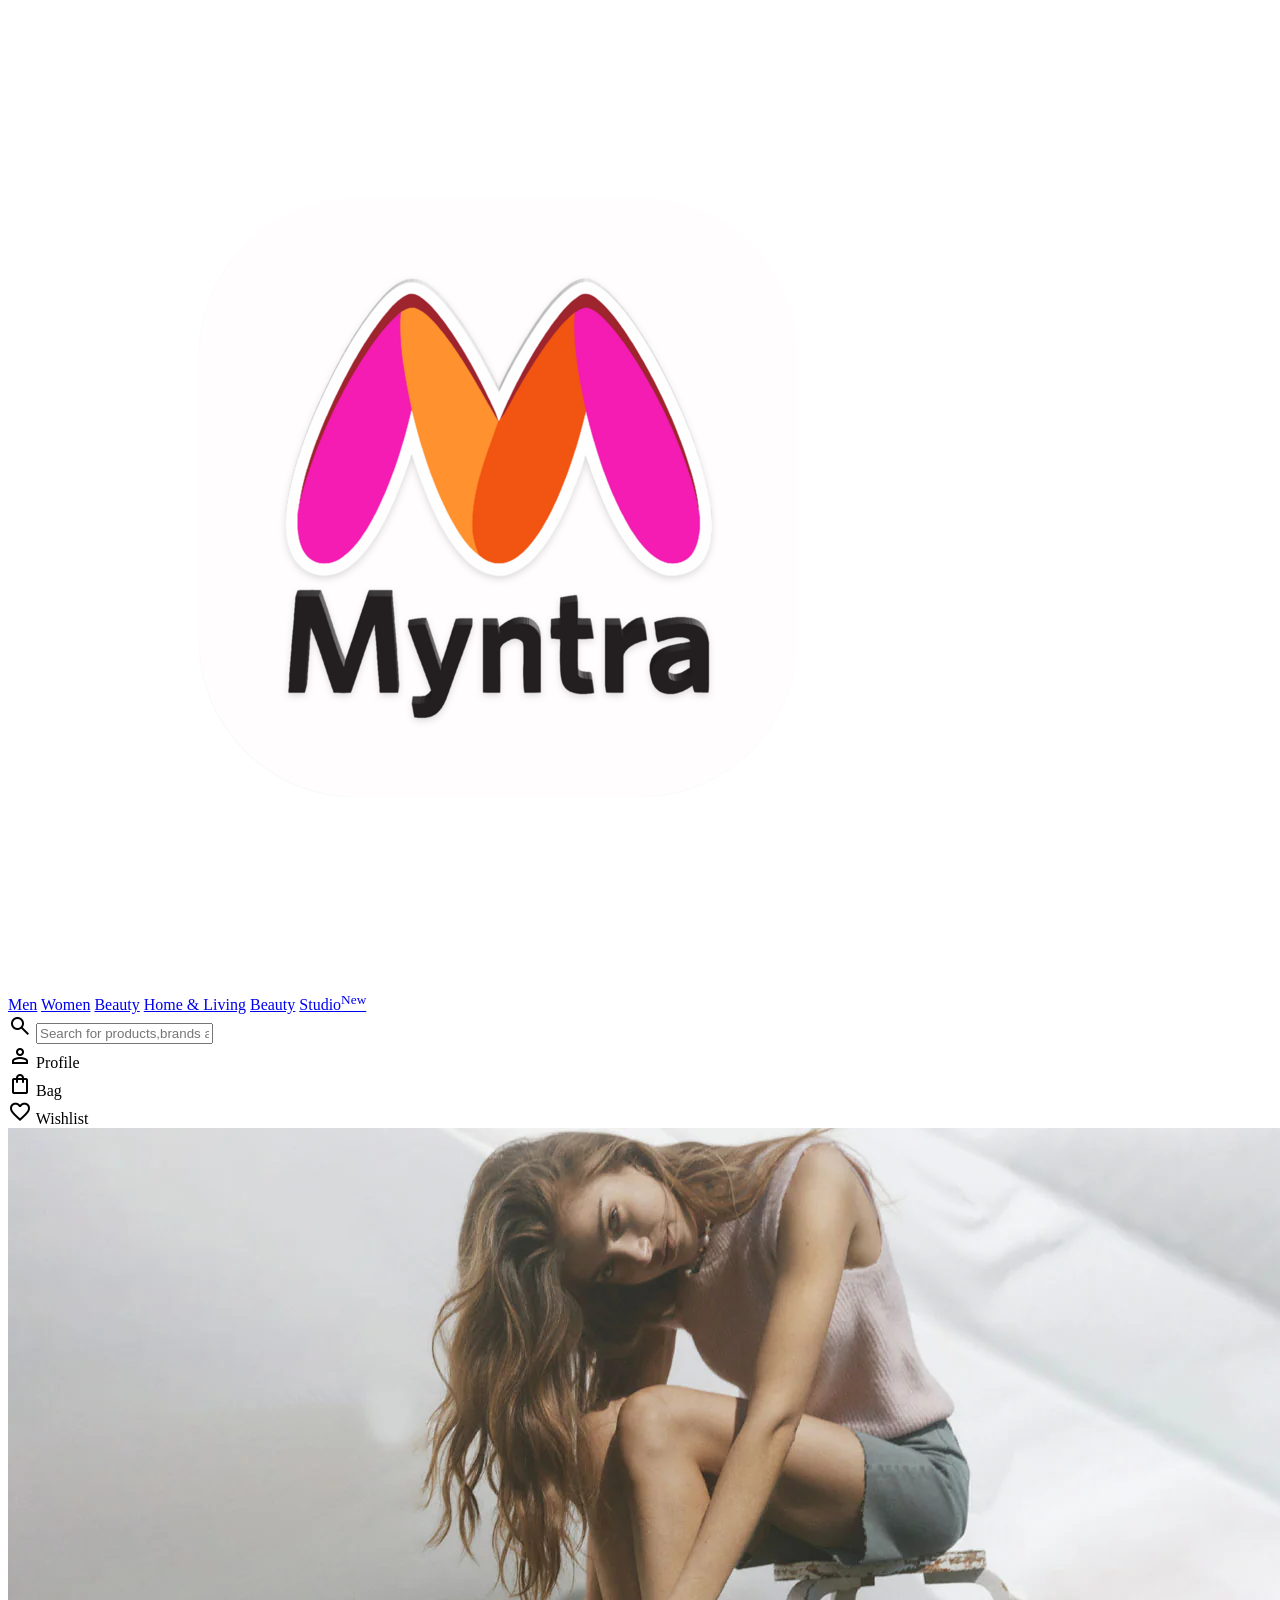
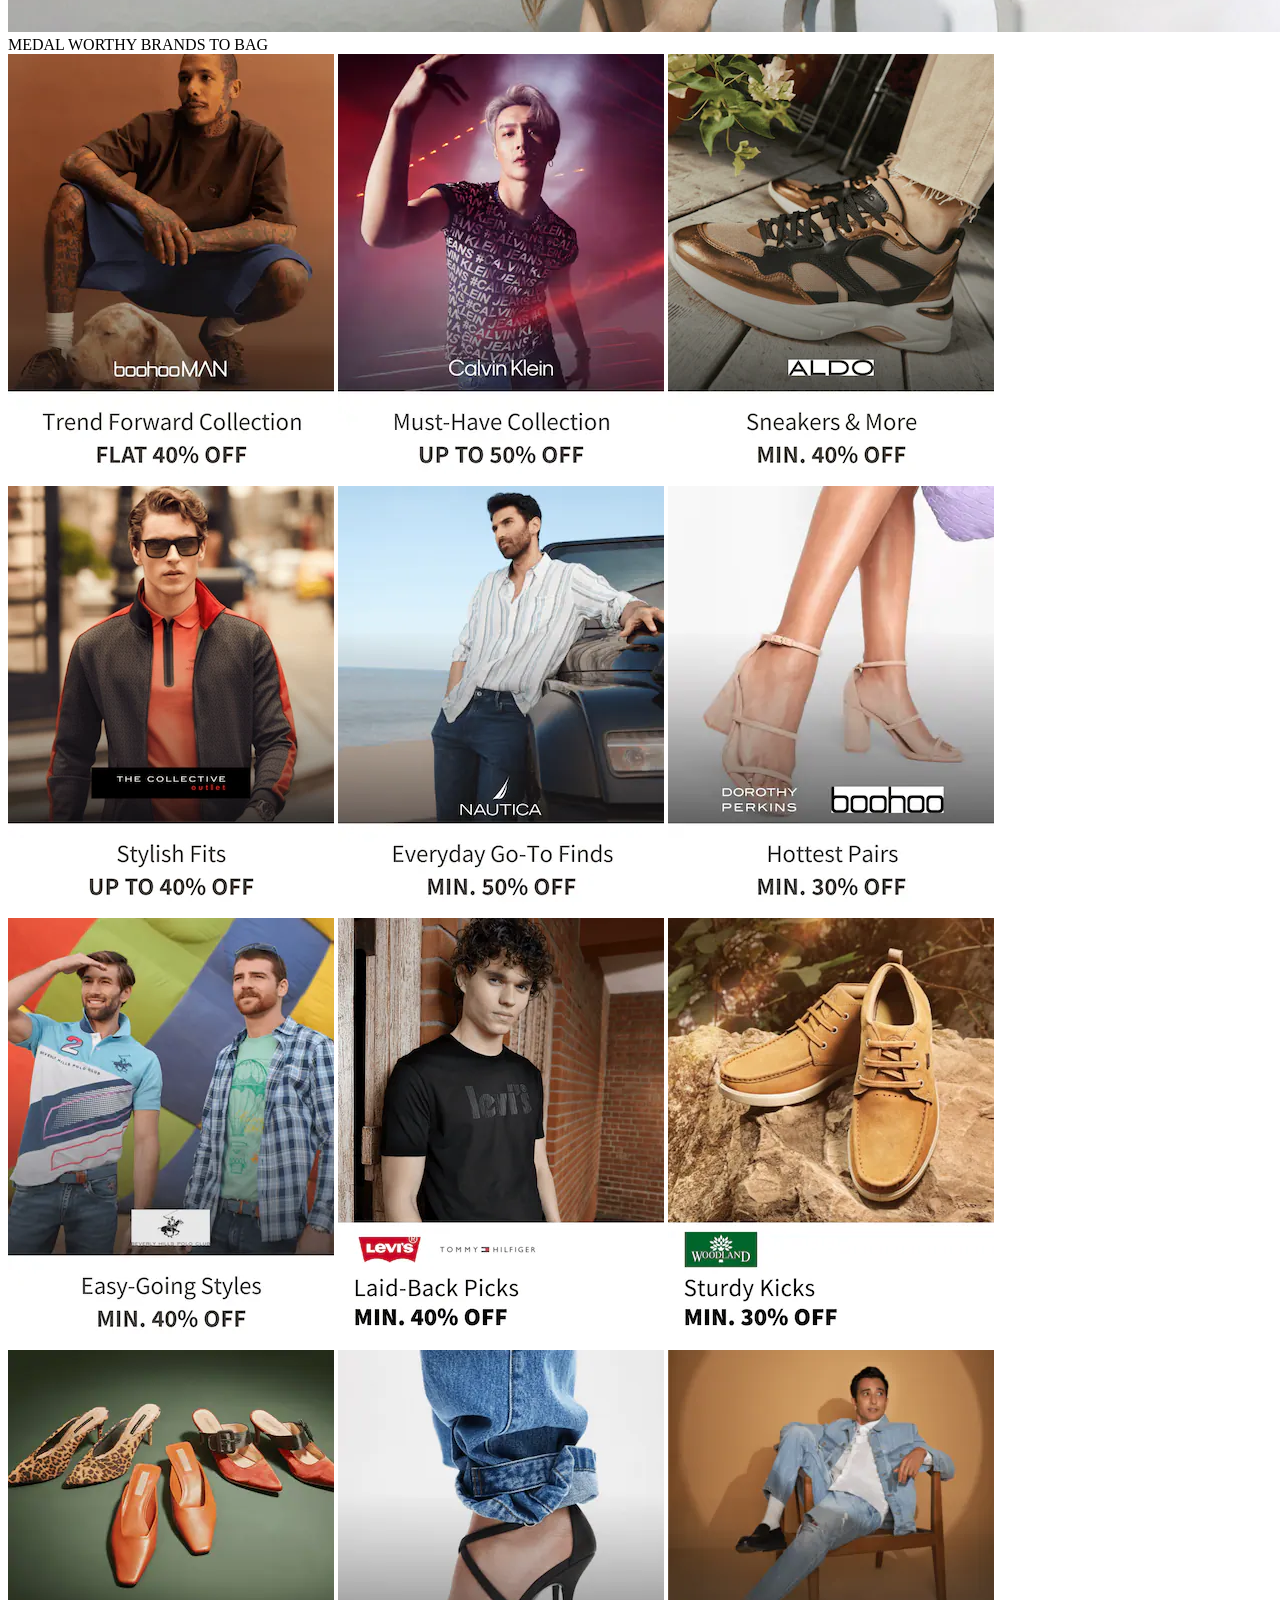
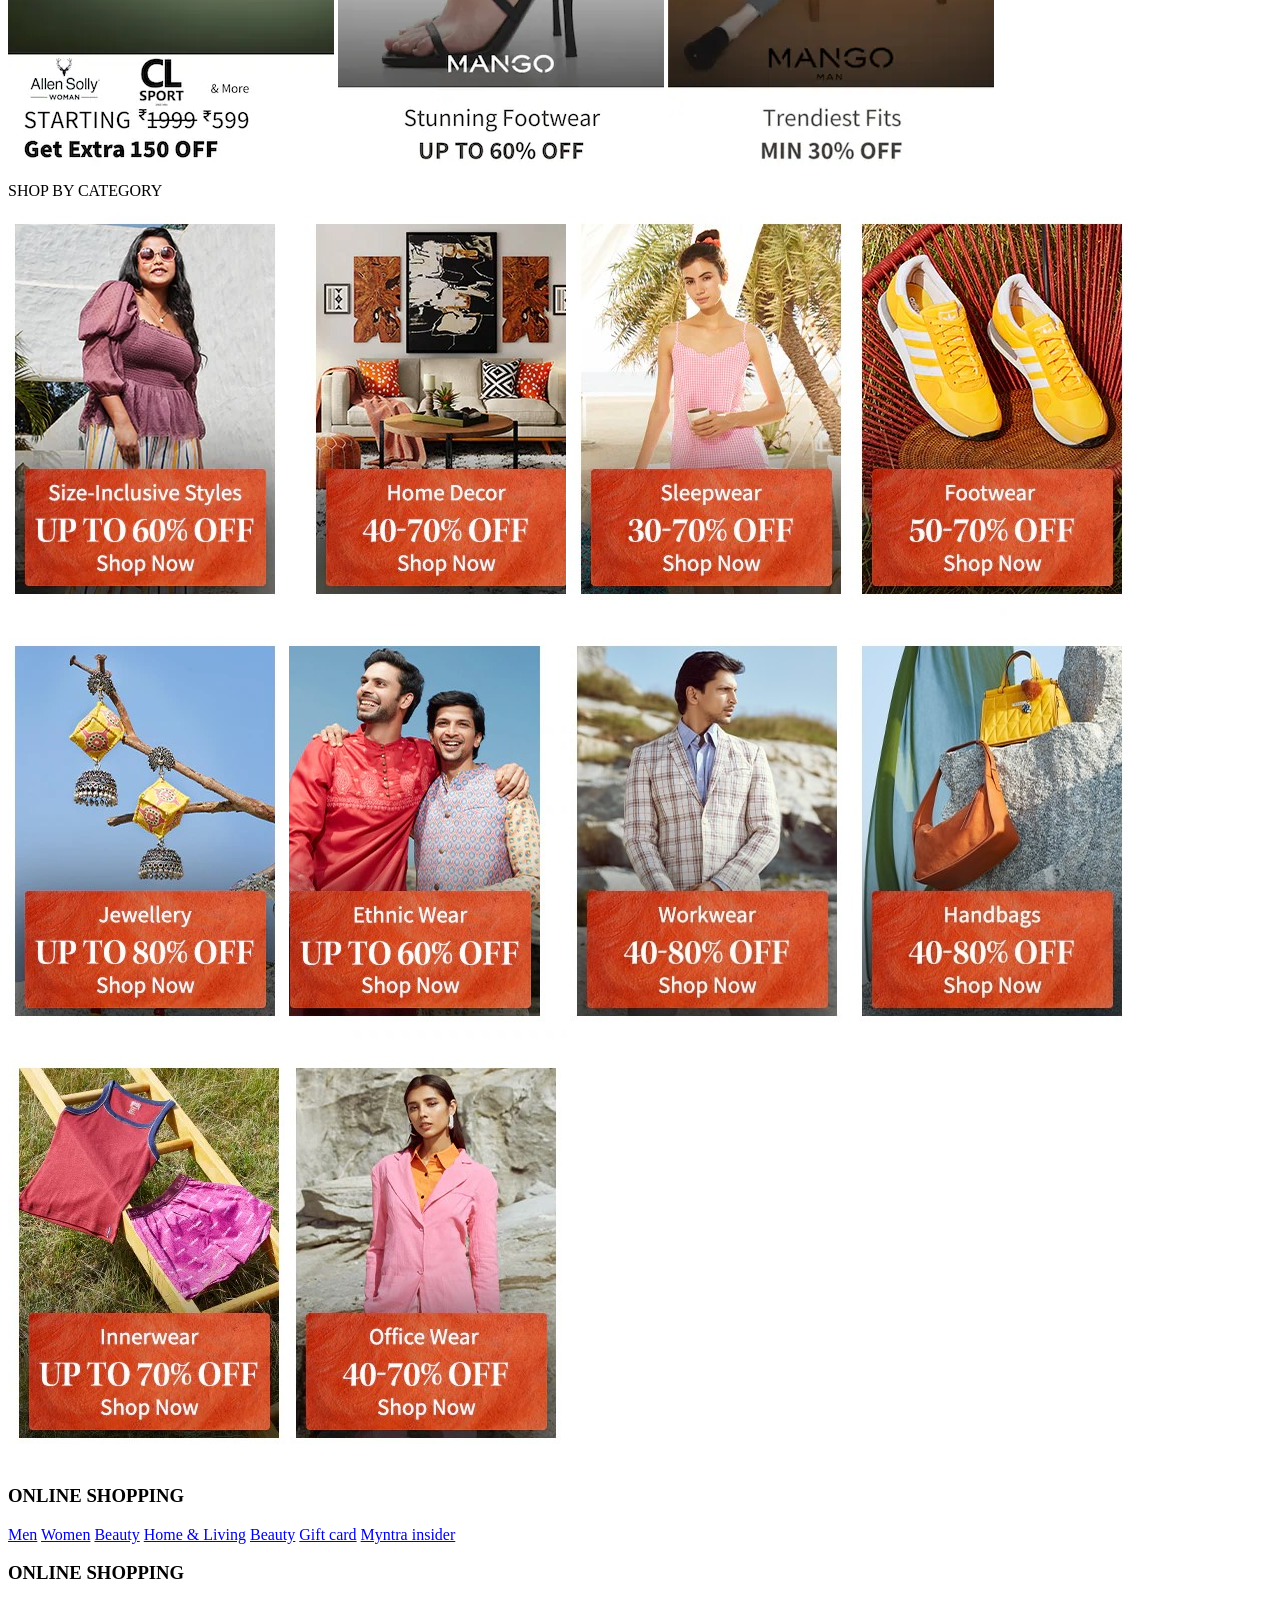
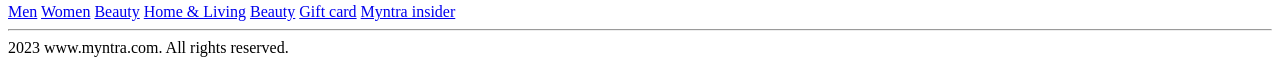
==== index.html @ 53c93f08 "Rename index.html.cpp to index.html" ====
<!DOCTYPE html>
<html lang="en">
<head>
    <meta charset="UTF-8">
    <meta name="viewport" content="width=device-width, initial-scale=1.0">
    <title>Myntra clone</title>
    <link rel="stylesheet" href="index.css.css">
  <link rel="stylesheet" href="https://fonts.googleapis.com/css2?family=Material+Symbols+Outlined" />
</head>
    
<body>
<header> 
    <div class="logo_container">
        <a href="#"><img class="myntra_home"src="myntralogo.png" alt="Myntra Home"></a>
    </div>
    <nav class="nav_bar">
        <a href="#">Men</a>
        <a href="#">Women</a>
        <a href="#">Beauty</a>
        <a href="#">Home & Living</a>
        <a href="#">Beauty</a>
        <a href="#">Studio<sup>New</sup></a>
    </nav>
    <div class="search_bar">
       <span class="material-symbols-outlined search_icon">search
</span> 
<input class="search_input" placeholder="Search for products,brands and more ">
</div>
    <div class="action_bar">
        <div class="action_container">
 
<span class="material-symbols-outlined action_icon">person
</span>
<span class="action_name">Profile</span>
        </div>

             <div class="action_container">
            <span class="material-symbols-outlined action_icon">shopping_bag
</span>
<span class="action_name">Bag</span>
</div>
 <div class="action_container">
<span class="material-symbols-outlined action_icon">favorite
</span>
<span class="action_name">Wishlist</span>
        </div>
    </div>
</header>    
<main>
<div class="banner_container">
    <img class="banner_image" src="banner (1).jpg" alt="Main banner">
</div>
<div class="category_heading">MEDAL WORTHY BRANDS TO BAG</div>
<div class="category_items">
    <a href="#"><img class="sale_item" src="1.png" alt=""></a>
    <a href="#"><img class="sale_item" src="2.png" alt=""></a>
    <a href="#"><img class="sale_item" src="3.png" alt=""></a>
    <a href="#"><img class="sale_item" src="4.png" alt=""></a>
    <a href="#"><img class="sale_item" src="5.png" alt=""></a>
    <a href="#"><img class="sale_item" src="6.png" alt=""></a>
    <a href="#"><img class="sale_item" src="7.png" alt=""></a>
    <a href="#"><img class="sale_item" src="8.png" alt=""></a>
    <a href="#"><img class="sale_item" src="9.png" alt=""></a>
    <a href="#"><img class="sale_item" src="10.png" alt=""></a>
    <a href="#"><img class="sale_item" src="11.png" alt=""></a>
    <a href="#"><img class="sale_item" src="12.png" alt=""></a>

</div>
<div class="category_heading">SHOP BY CATEGORY</div>
<div class="category_items">
       <a href="#"><img class="sale_item" src="1.jpg" alt=""></a>
    <a href="#"><img class="sale_item" src="2.jpg" alt=""></a>
    <a href="#"><img class="sale_item" src="3.jpg" alt=""></a>
    <a href="#"><img class="sale_item" src="4.jpg" alt=""></a>
    <a href="#"><img class="sale_item" src="5.jpg" alt=""></a>
    <a href="#"><img class="sale_item" src="6.jpg" alt=""></a>
    <a href="#"><img class="sale_item" src="7.jpg" alt=""></a>
    <a href="#"><img class="sale_item" src="8.jpg" alt=""></a>
    <a href="#"><img class="sale_item" src="9.jpg" alt=""></a>
    <a href="#"><img class="sale_item" src="10.jpg" alt=""></a>

     </div>
</main>
<footer>
 <div class="footer_container">
    <div class="footer_columm">

        <h3>
            ONLINE SHOPPING
        </h3>
         <a href="#">Men</a>
        <a href="#">Women</a>
        <a href="#">Beauty</a>
        <a href="#">Home & Living</a>
        <a href="#">Beauty</a>
         <a href="#">Gift card</a>
          <a href="#">Myntra insider</a>
    </div>

 </div>
 
 <div class="footer_container">
    <div class="footer_columm">

        <h3>
            ONLINE SHOPPING
        </h3>
         <a href="#">Men</a>
        <a href="#">Women</a>
        <a href="#">Beauty</a>
        <a href="#">Home & Living</a>
        <a href="#">Beauty</a>
         <a href="#">Gift card</a>
          <a href="#">Myntra insider</a>
    </div>

 </div>
 <hr>
 <div class="copyright">
    2023 www.myntra.com. All rights reserved.
 </div>


</footer>


</body>
</html>
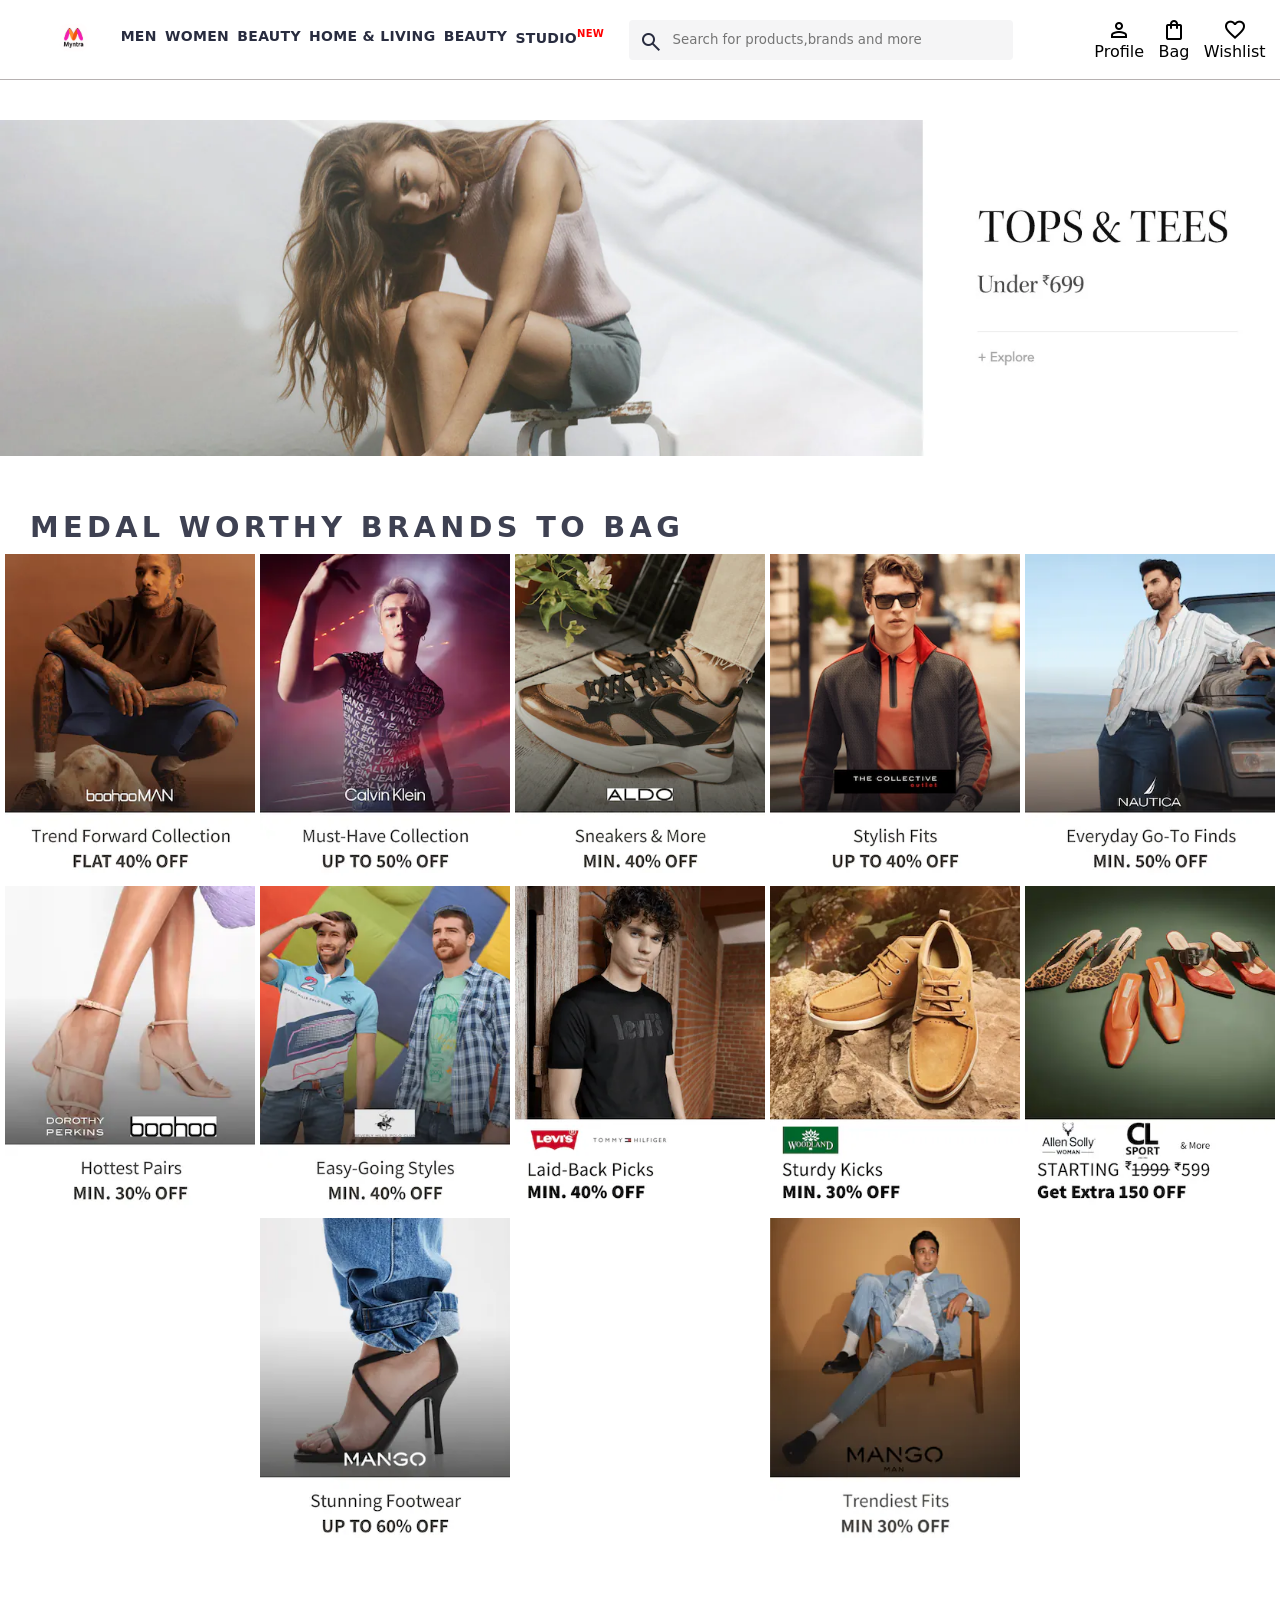
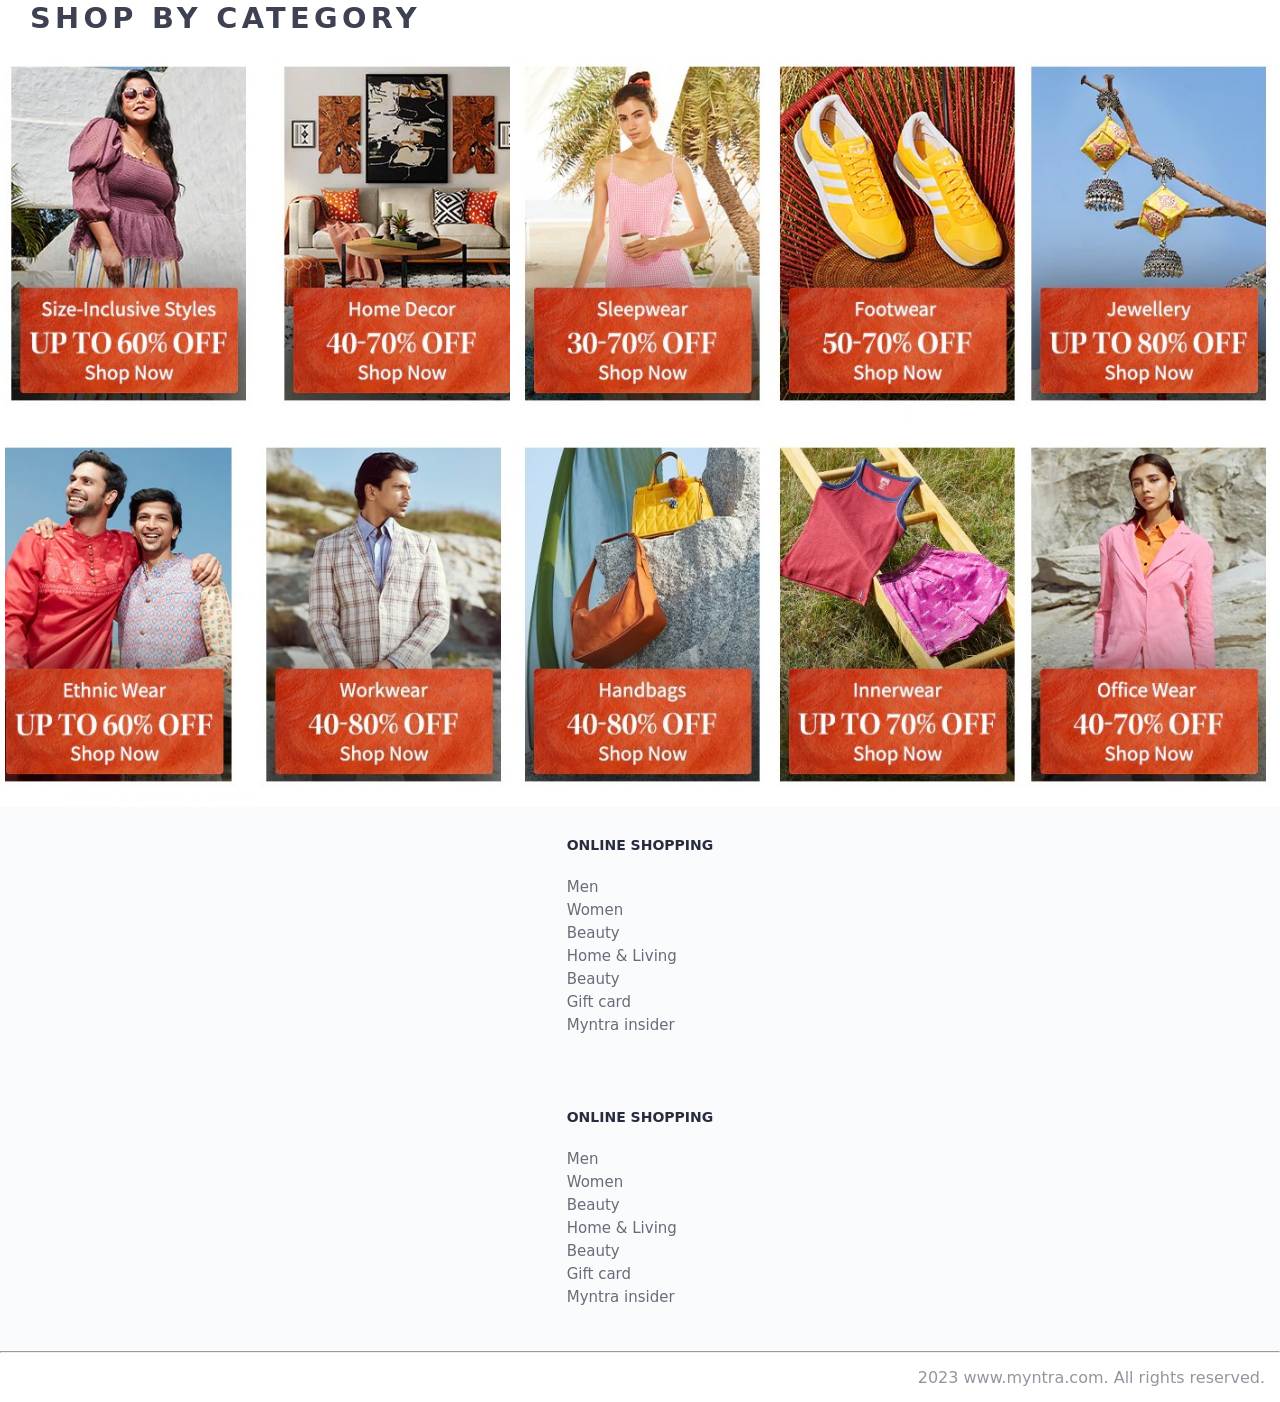
==== commit 158b69d3: "Fix stylesheet link in index.html" ====
--- a/index.html
+++ b/index.html
@@ -4,7 +4,7 @@
     <meta charset="UTF-8">
     <meta name="viewport" content="width=device-width, initial-scale=1.0">
     <title>Myntra clone</title>
-    <link rel="stylesheet" href="index.css.css">
+    <link rel="stylesheet" href="index.css">
   <link rel="stylesheet" href="https://fonts.googleapis.com/css2?family=Material+Symbols+Outlined" />
 </head>
     
--- a/index.css
+++ b/index.css
@@ -0,0 +1,149 @@
+*{
+    margin: 0;
+    padding: 0;
+    font-family: Assistant,system-ui, -apple-system, BlinkMacSystemFont, 'Segoe UI', Roboto, Oxygen, Ubuntu, Cantarell, 'Open Sans', 'Helvetica Neue', sans-serif;
+    box-sizing: border-box;
+}
+
+
+header{
+
+    display:flex;
+    background-color: white;
+    height:80px;
+    justify-content: space-between;
+    align-items: center;
+    border-bottom:1px solid #b6b1b1;
+}
+.myntra_home {
+   height:45px;
+
+}
+.logo_container{
+    margin-left:4%;
+}
+.action_bar{
+    margin-left: 4%;
+}
+.nav_bar{
+    display:flex;
+    min-width:500px;
+    justify-content: space-evenly;
+}
+.nav_bar a{
+    font-size:14px;
+    letter-spacing:.3px;
+    color:#282c3f;
+    font-weight:700;
+    text-transform: uppercase;
+    text-decoration:none;
+    padding: 28px 0;
+    border-bottom:5px solid #ffffff;
+}
+.nav_bar a:hover{
+    border-bottom:4px solid #f54e77;
+}
+.nav_bar a sup{
+    color:red;
+    font-size:10px;
+}
+
+.search_bar{
+height:40px;
+min-width:200px;
+width:30%;
+display:flex;
+align-items: center;
+height:40px;
+
+
+}
+.search_icon{
+    box-sizing: content-box;
+height:20px;
+padding:10px;
+  background-color: #f5f5f6;
+  color:#282c3f;
+  font-weight:300;
+  border-radius:4px 0 0 4px;
+}
+.search_input{
+    color:#696e79;
+    background-color: #f5f5f6;
+    height: 40px;
+    flex-grow:1;
+    border:0;
+    border-radius:0 4px 4px 0;
+    line-height:40px;
+}
+.action_bar{
+    display:flex;
+
+    min-width:200px;
+    justify-content: space-evenly;
+}
+.action_container{
+    display:flex;
+    flex-direction: column;
+    align-items: center;
+}
+/*main section*/
+.banner_container{
+    margin: 40px 0;
+}
+.banner_image{
+    width:100%;
+}
+.category_heading{
+    text-transform: uppercase;
+    color:#3e4152;
+    letter-spacing:.15em;
+    font-size:1.8em;
+    margin:50px 0 10px 30px;
+    max-height:5em;
+    font-weight:700;
+
+}
+.category_items{
+    display:flex;
+    flex-wrap:wrap;
+    justify-content: space-evenly;
+}
+.sale_item{
+width:250px;
+
+}
+.footer_container{
+    padding:30px 0 40px 0;
+    background-color: #fafbfc;
+    display: flex;
+    justify-content: space-evenly;
+}
+.footer_columm{
+    display:flex;
+    flex-direction: column;
+
+}
+.footer_columm h3{
+    color: #282c3f;
+    font-size:14px;
+    margin-bottom:25px;
+}
+
+
+
+.footer_columm a {
+    color: #696b79;
+    display:block;
+    font-size:15px;
+    text-decoration:none;
+    padding-bottom: 5px;
+
+
+}
+.copyright{
+    color:  #94969f;
+    text-align:end;
+    padding:15px;
+    
+}
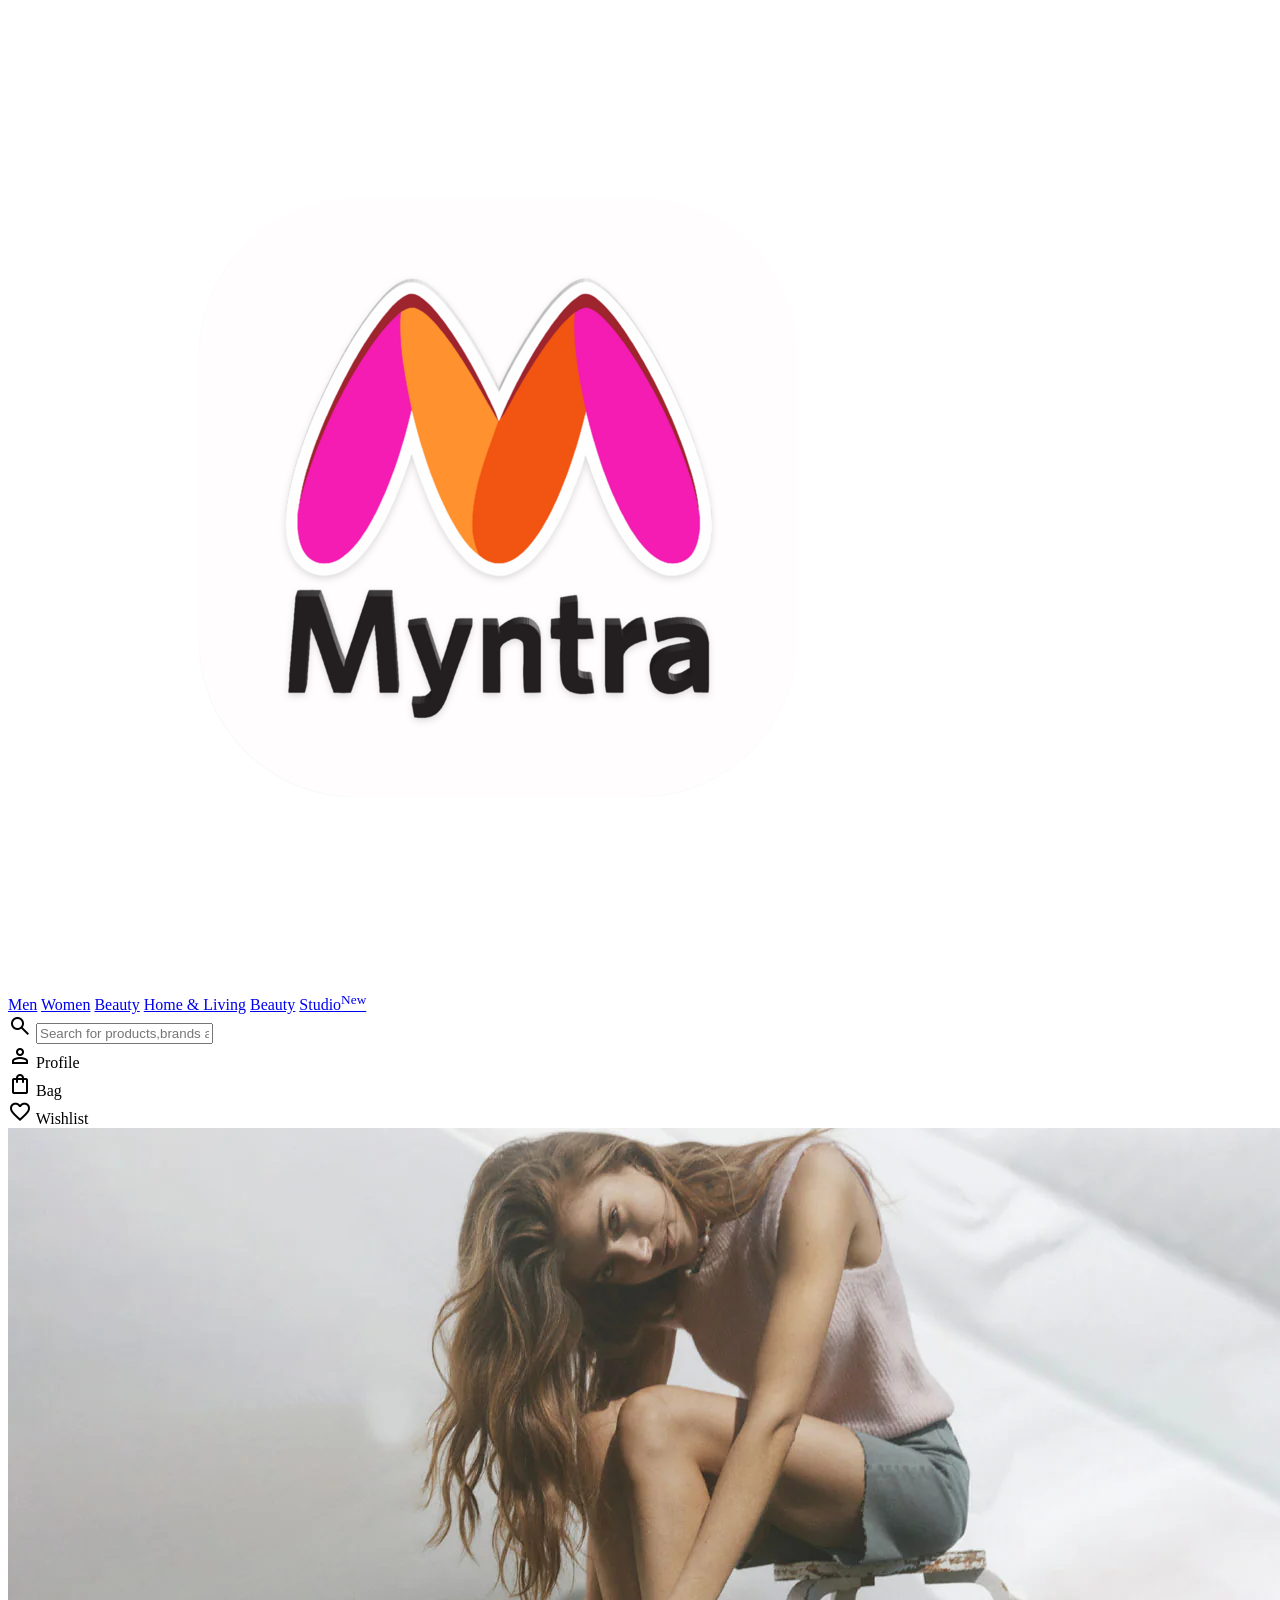
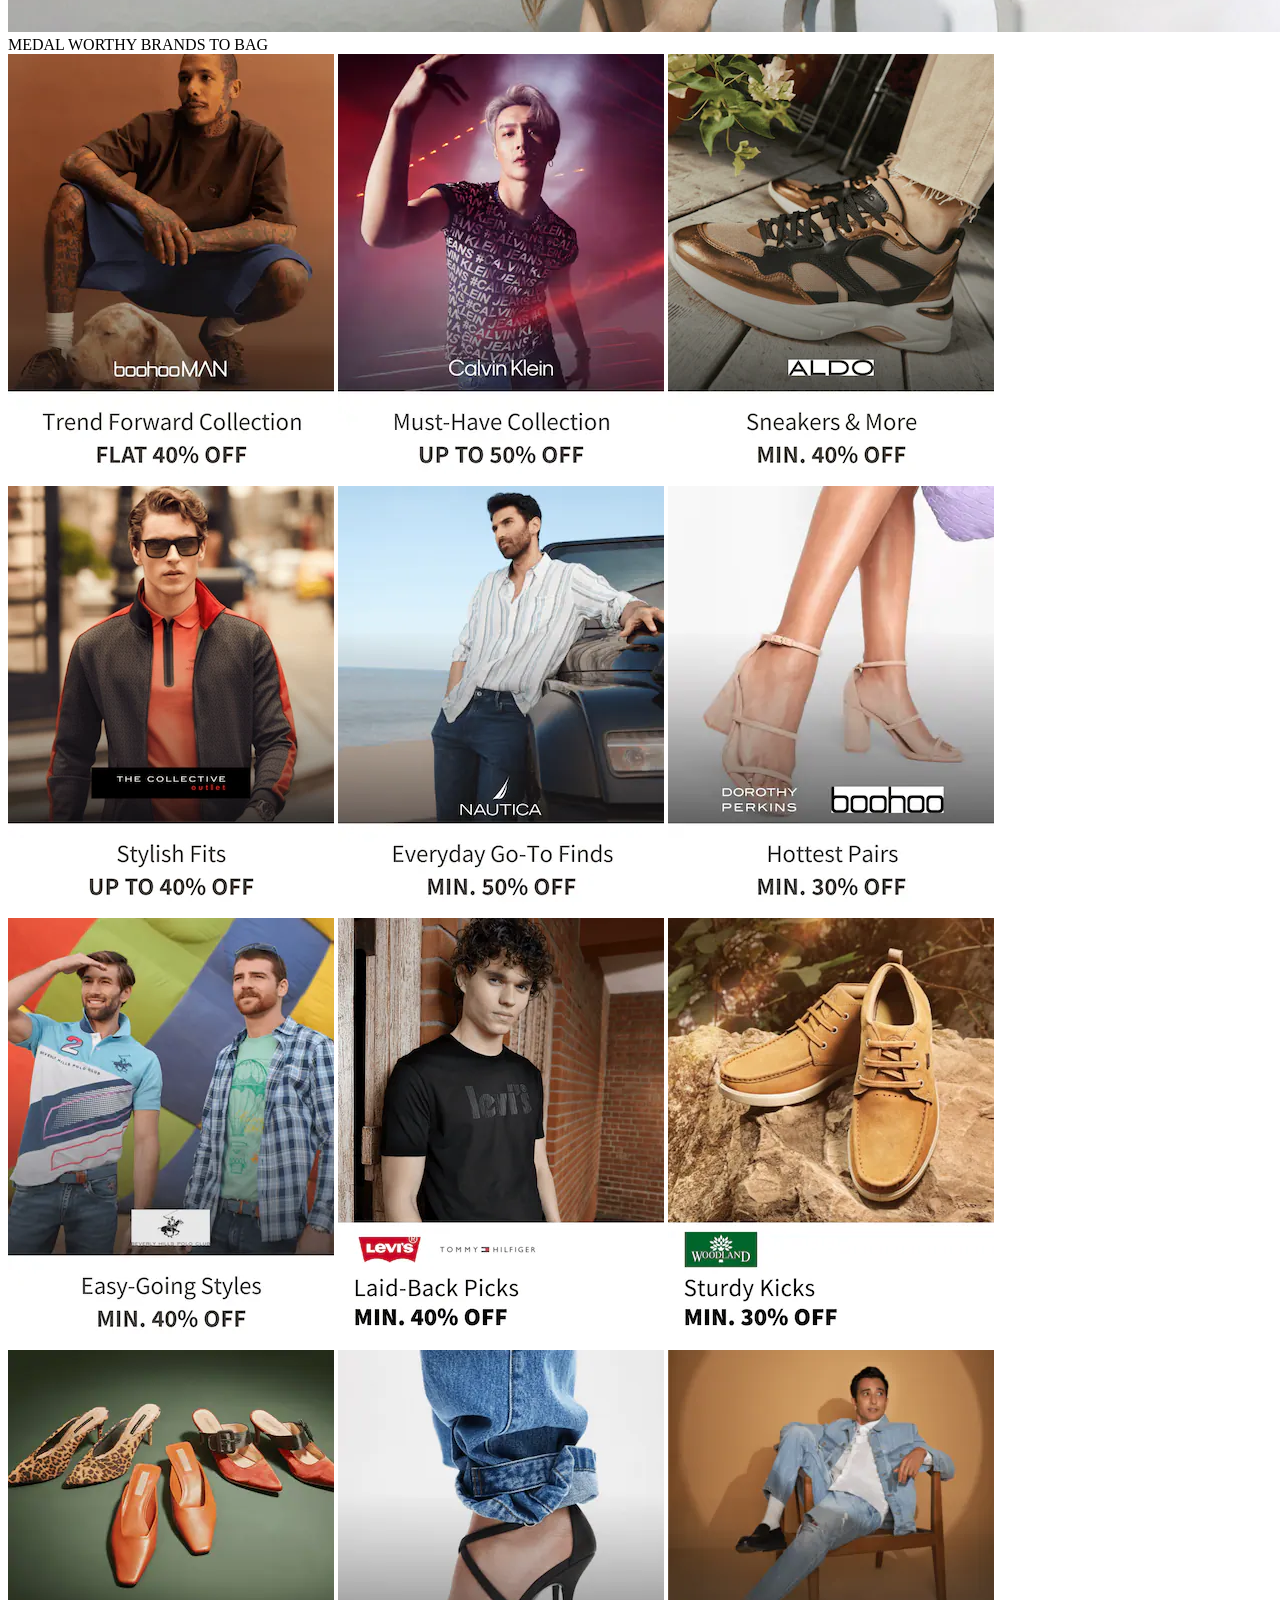
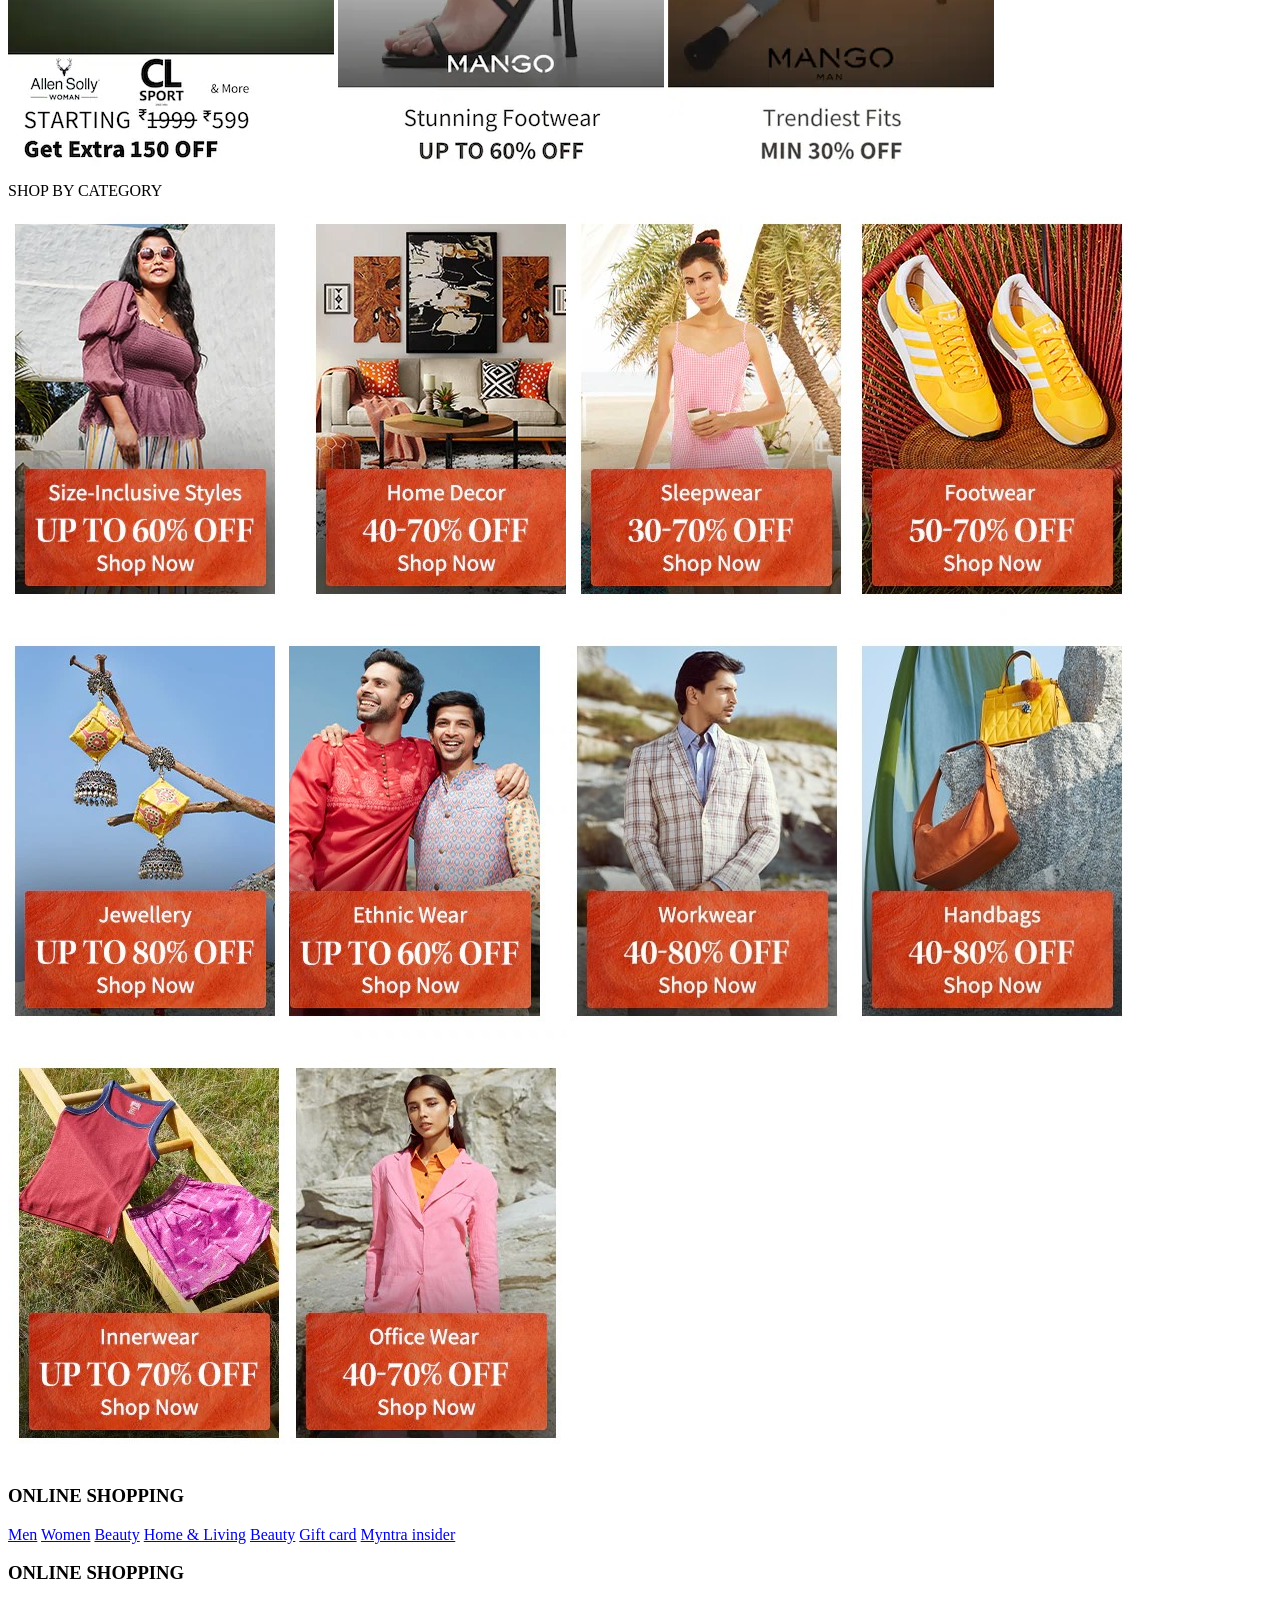
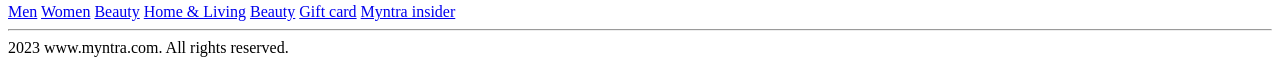
==== commit 9a66fe7f: "Add files via upload" ====
--- a/index.html
+++ b/index.html
@@ -1,128 +1,128 @@
-<!DOCTYPE html>
-<html lang="en">
-<head>
-    <meta charset="UTF-8">
-    <meta name="viewport" content="width=device-width, initial-scale=1.0">
-    <title>Myntra clone</title>
-    <link rel="stylesheet" href="index.css">
-  <link rel="stylesheet" href="https://fonts.googleapis.com/css2?family=Material+Symbols+Outlined" />
-</head>
-    
-<body>
-<header> 
-    <div class="logo_container">
-        <a href="#"><img class="myntra_home"src="myntralogo.png" alt="Myntra Home"></a>
-    </div>
-    <nav class="nav_bar">
-        <a href="#">Men</a>
-        <a href="#">Women</a>
-        <a href="#">Beauty</a>
-        <a href="#">Home & Living</a>
-        <a href="#">Beauty</a>
-        <a href="#">Studio<sup>New</sup></a>
-    </nav>
-    <div class="search_bar">
-       <span class="material-symbols-outlined search_icon">search
-</span> 
-<input class="search_input" placeholder="Search for products,brands and more ">
-</div>
-    <div class="action_bar">
-        <div class="action_container">
- 
-<span class="material-symbols-outlined action_icon">person
-</span>
-<span class="action_name">Profile</span>
-        </div>
-
-             <div class="action_container">
-            <span class="material-symbols-outlined action_icon">shopping_bag
-</span>
-<span class="action_name">Bag</span>
-</div>
- <div class="action_container">
-<span class="material-symbols-outlined action_icon">favorite
-</span>
-<span class="action_name">Wishlist</span>
-        </div>
-    </div>
-</header>    
-<main>
-<div class="banner_container">
-    <img class="banner_image" src="banner (1).jpg" alt="Main banner">
-</div>
-<div class="category_heading">MEDAL WORTHY BRANDS TO BAG</div>
-<div class="category_items">
-    <a href="#"><img class="sale_item" src="1.png" alt=""></a>
-    <a href="#"><img class="sale_item" src="2.png" alt=""></a>
-    <a href="#"><img class="sale_item" src="3.png" alt=""></a>
-    <a href="#"><img class="sale_item" src="4.png" alt=""></a>
-    <a href="#"><img class="sale_item" src="5.png" alt=""></a>
-    <a href="#"><img class="sale_item" src="6.png" alt=""></a>
-    <a href="#"><img class="sale_item" src="7.png" alt=""></a>
-    <a href="#"><img class="sale_item" src="8.png" alt=""></a>
-    <a href="#"><img class="sale_item" src="9.png" alt=""></a>
-    <a href="#"><img class="sale_item" src="10.png" alt=""></a>
-    <a href="#"><img class="sale_item" src="11.png" alt=""></a>
-    <a href="#"><img class="sale_item" src="12.png" alt=""></a>
-
-</div>
-<div class="category_heading">SHOP BY CATEGORY</div>
-<div class="category_items">
-       <a href="#"><img class="sale_item" src="1.jpg" alt=""></a>
-    <a href="#"><img class="sale_item" src="2.jpg" alt=""></a>
-    <a href="#"><img class="sale_item" src="3.jpg" alt=""></a>
-    <a href="#"><img class="sale_item" src="4.jpg" alt=""></a>
-    <a href="#"><img class="sale_item" src="5.jpg" alt=""></a>
-    <a href="#"><img class="sale_item" src="6.jpg" alt=""></a>
-    <a href="#"><img class="sale_item" src="7.jpg" alt=""></a>
-    <a href="#"><img class="sale_item" src="8.jpg" alt=""></a>
-    <a href="#"><img class="sale_item" src="9.jpg" alt=""></a>
-    <a href="#"><img class="sale_item" src="10.jpg" alt=""></a>
-
-     </div>
-</main>
-<footer>
- <div class="footer_container">
-    <div class="footer_columm">
-
-        <h3>
-            ONLINE SHOPPING
-        </h3>
-         <a href="#">Men</a>
-        <a href="#">Women</a>
-        <a href="#">Beauty</a>
-        <a href="#">Home & Living</a>
-        <a href="#">Beauty</a>
-         <a href="#">Gift card</a>
-          <a href="#">Myntra insider</a>
-    </div>
-
- </div>
- 
- <div class="footer_container">
-    <div class="footer_columm">
-
-        <h3>
-            ONLINE SHOPPING
-        </h3>
-         <a href="#">Men</a>
-        <a href="#">Women</a>
-        <a href="#">Beauty</a>
-        <a href="#">Home & Living</a>
-        <a href="#">Beauty</a>
-         <a href="#">Gift card</a>
-          <a href="#">Myntra insider</a>
-    </div>
-
- </div>
- <hr>
- <div class="copyright">
-    2023 www.myntra.com. All rights reserved.
- </div>
-
-
-</footer>
-
-
-</body>
-</html>
+<!DOCTYPE html>
+<html lang="en">
+<head>
+    <meta charset="UTF-8">
+    <meta name="viewport" content="width=device-width, initial-scale=1.0">
+    <title>Myntra clone</title>
+    <link rel="stylesheet" href="index.css.css">
+  <link rel="stylesheet" href="https://fonts.googleapis.com/css2?family=Material+Symbols+Outlined" />
+</head>
+    
+<body>
+<header> 
+    <div class="logo_container">
+        <a href="#"><img class="myntra_home"src="myntralogo.png" alt="Myntra Home"></a>
+    </div>
+    <nav class="nav_bar">
+        <a href="#">Men</a>
+        <a href="#">Women</a>
+        <a href="#">Beauty</a>
+        <a href="#">Home & Living</a>
+        <a href="#">Beauty</a>
+        <a href="#">Studio<sup>New</sup></a>
+    </nav>
+    <div class="search_bar">
+       <span class="material-symbols-outlined search_icon">search
+</span> 
+<input class="search_input" placeholder="Search for products,brands and more ">
+</div>
+    <div class="action_bar">
+        <div class="action_container">
+ 
+<span class="material-symbols-outlined action_icon">person
+</span>
+<span class="action_name">Profile</span>
+        </div>
+
+             <div class="action_container">
+            <span class="material-symbols-outlined action_icon">shopping_bag
+</span>
+<span class="action_name">Bag</span>
+</div>
+ <div class="action_container">
+<span class="material-symbols-outlined action_icon">favorite
+</span>
+<span class="action_name">Wishlist</span>
+        </div>
+    </div>
+</header>    
+<main>
+<div class="banner_container">
+    <img class="banner_image" src="banner (1).jpg" alt="Main banner">
+</div>
+<div class="category_heading">MEDAL WORTHY BRANDS TO BAG</div>
+<div class="category_items">
+    <a href="#"><img class="sale_item" src="1.png" alt=""></a>
+    <a href="#"><img class="sale_item" src="2.png" alt=""></a>
+    <a href="#"><img class="sale_item" src="3.png" alt=""></a>
+    <a href="#"><img class="sale_item" src="4.png" alt=""></a>
+    <a href="#"><img class="sale_item" src="5.png" alt=""></a>
+    <a href="#"><img class="sale_item" src="6.png" alt=""></a>
+    <a href="#"><img class="sale_item" src="7.png" alt=""></a>
+    <a href="#"><img class="sale_item" src="8.png" alt=""></a>
+    <a href="#"><img class="sale_item" src="9.png" alt=""></a>
+    <a href="#"><img class="sale_item" src="10.png" alt=""></a>
+    <a href="#"><img class="sale_item" src="11.png" alt=""></a>
+    <a href="#"><img class="sale_item" src="12.png" alt=""></a>
+
+</div>
+<div class="category_heading">SHOP BY CATEGORY</div>
+<div class="category_items">
+       <a href="#"><img class="sale_item" src="1.jpg" alt=""></a>
+    <a href="#"><img class="sale_item" src="2.jpg" alt=""></a>
+    <a href="#"><img class="sale_item" src="3.jpg" alt=""></a>
+    <a href="#"><img class="sale_item" src="4.jpg" alt=""></a>
+    <a href="#"><img class="sale_item" src="5.jpg" alt=""></a>
+    <a href="#"><img class="sale_item" src="6.jpg" alt=""></a>
+    <a href="#"><img class="sale_item" src="7.jpg" alt=""></a>
+    <a href="#"><img class="sale_item" src="8.jpg" alt=""></a>
+    <a href="#"><img class="sale_item" src="9.jpg" alt=""></a>
+    <a href="#"><img class="sale_item" src="10.jpg" alt=""></a>
+
+     </div>
+</main>
+<footer>
+ <div class="footer_container">
+    <div class="footer_columm">
+
+        <h3>
+            ONLINE SHOPPING
+        </h3>
+         <a href="#">Men</a>
+        <a href="#">Women</a>
+        <a href="#">Beauty</a>
+        <a href="#">Home & Living</a>
+        <a href="#">Beauty</a>
+         <a href="#">Gift card</a>
+          <a href="#">Myntra insider</a>
+    </div>
+
+ </div>
+ 
+ <div class="footer_container">
+    <div class="footer_columm">
+
+        <h3>
+            ONLINE SHOPPING
+        </h3>
+         <a href="#">Men</a>
+        <a href="#">Women</a>
+        <a href="#">Beauty</a>
+        <a href="#">Home & Living</a>
+        <a href="#">Beauty</a>
+         <a href="#">Gift card</a>
+          <a href="#">Myntra insider</a>
+    </div>
+
+ </div>
+ <hr>
+ <div class="copyright">
+    2023 www.myntra.com. All rights reserved.
+ </div>
+
+
+</footer>
+
+
+</body>
+</html>
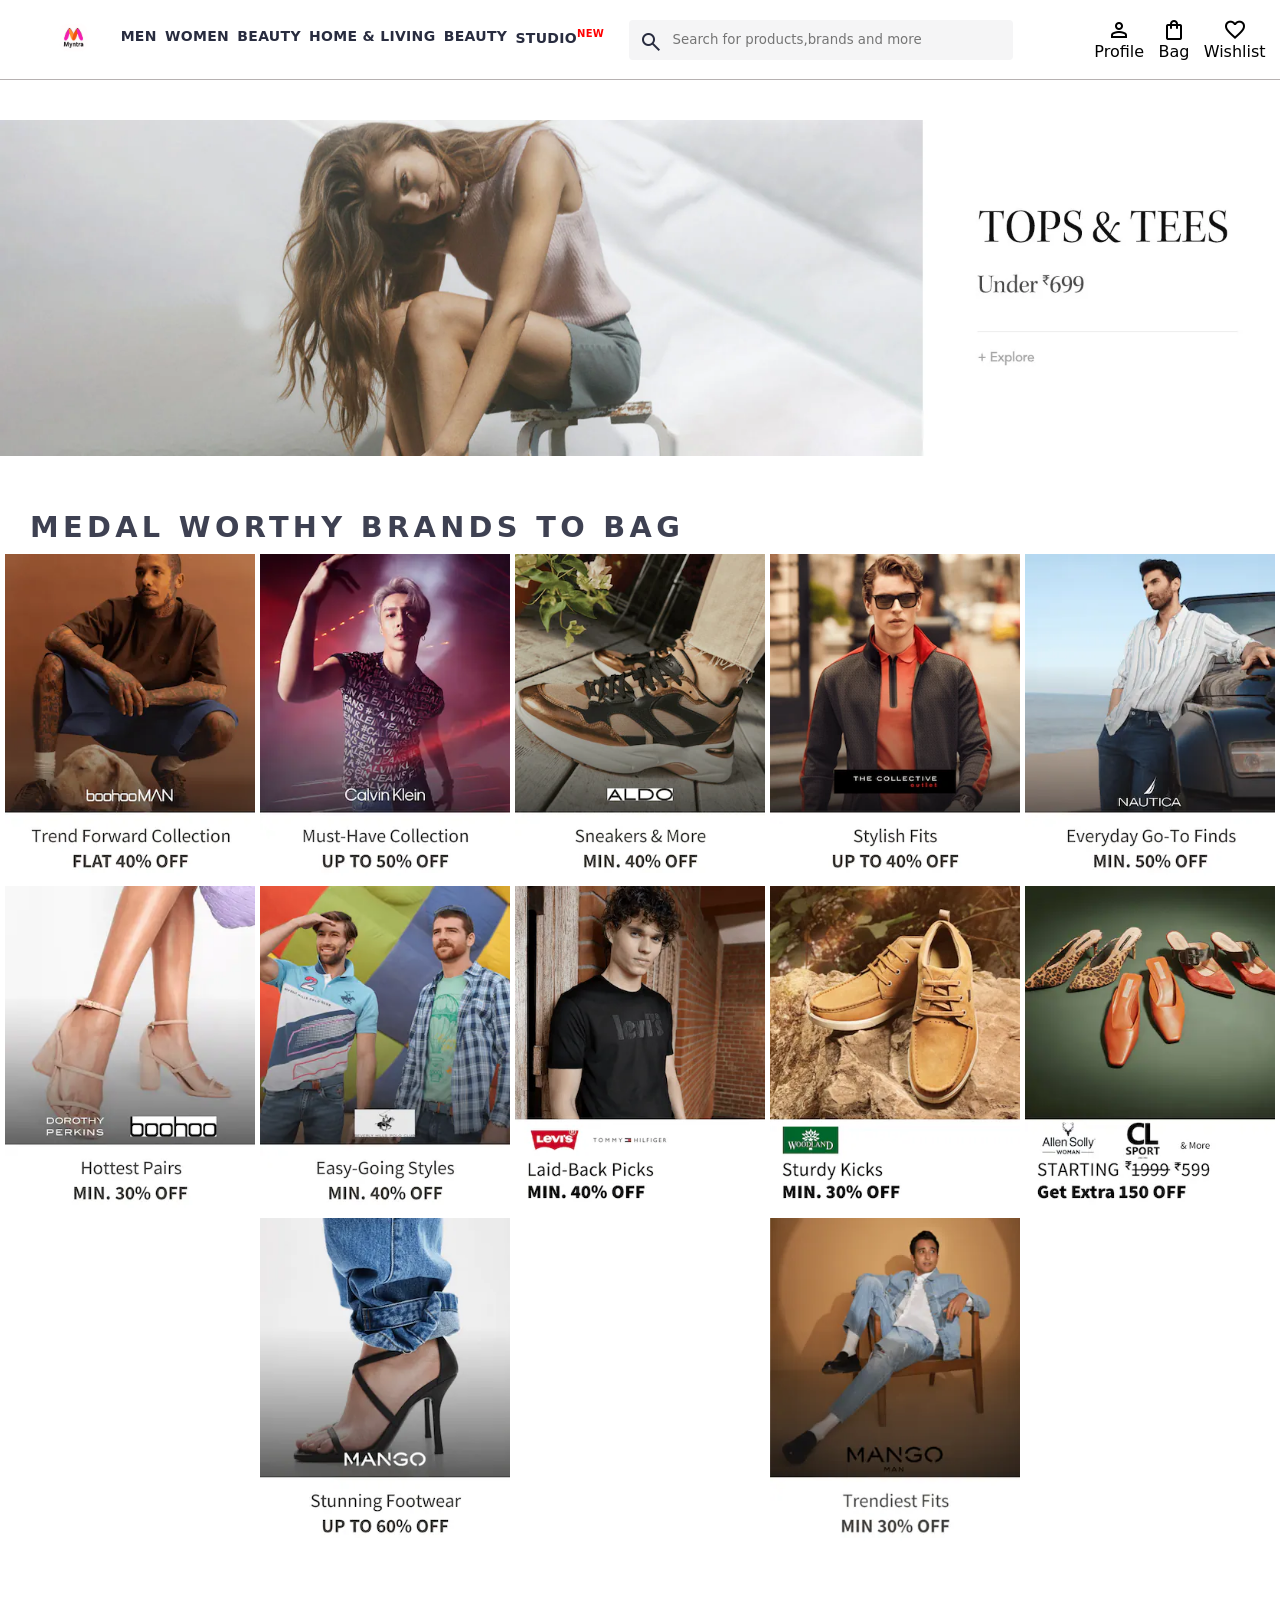
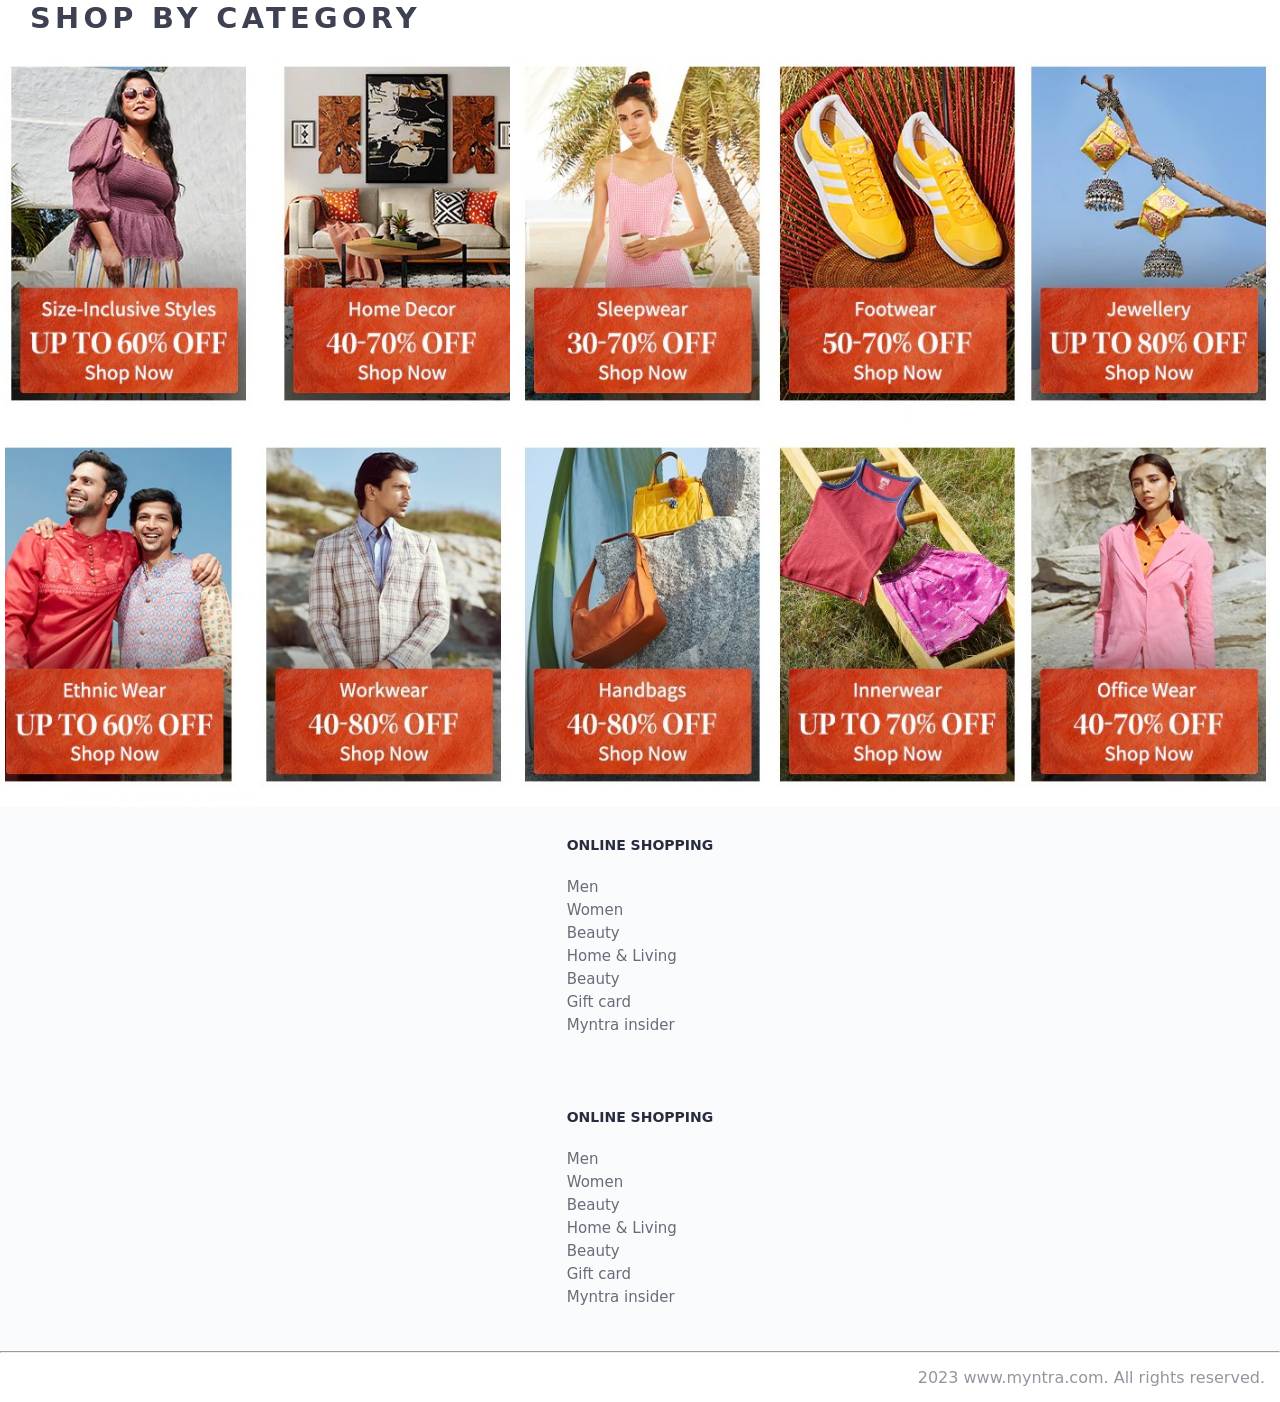
==== commit db265782: "Fix HTML structure and stylesheet link Updated the HTML structure and fixed the stylesheet link." ====
--- a/index.html
+++ b/index.html
@@ -4,7 +4,7 @@
     <meta charset="UTF-8">
     <meta name="viewport" content="width=device-width, initial-scale=1.0">
     <title>Myntra clone</title>
-    <link rel="stylesheet" href="index.css.css">
+    <link rel="stylesheet" href="index.css">
   <link rel="stylesheet" href="https://fonts.googleapis.com/css2?family=Material+Symbols+Outlined" />
 </head>
     
--- a/index.css
+++ b/index.css
@@ -0,0 +1,149 @@
+*{
+    margin: 0;
+    padding: 0;
+    font-family: Assistant,system-ui, -apple-system, BlinkMacSystemFont, 'Segoe UI', Roboto, Oxygen, Ubuntu, Cantarell, 'Open Sans', 'Helvetica Neue', sans-serif;
+    box-sizing: border-box;
+}
+
+
+header{
+
+    display:flex;
+    background-color: white;
+    height:80px;
+    justify-content: space-between;
+    align-items: center;
+    border-bottom:1px solid #b6b1b1;
+}
+.myntra_home {
+   height:45px;
+
+}
+.logo_container{
+    margin-left:4%;
+}
+.action_bar{
+    margin-left: 4%;
+}
+.nav_bar{
+    display:flex;
+    min-width:500px;
+    justify-content: space-evenly;
+}
+.nav_bar a{
+    font-size:14px;
+    letter-spacing:.3px;
+    color:#282c3f;
+    font-weight:700;
+    text-transform: uppercase;
+    text-decoration:none;
+    padding: 28px 0;
+    border-bottom:5px solid #ffffff;
+}
+.nav_bar a:hover{
+    border-bottom:4px solid #f54e77;
+}
+.nav_bar a sup{
+    color:red;
+    font-size:10px;
+}
+
+.search_bar{
+height:40px;
+min-width:200px;
+width:30%;
+display:flex;
+align-items: center;
+height:40px;
+
+
+}
+.search_icon{
+    box-sizing: content-box;
+height:20px;
+padding:10px;
+  background-color: #f5f5f6;
+  color:#282c3f;
+  font-weight:300;
+  border-radius:4px 0 0 4px;
+}
+.search_input{
+    color:#696e79;
+    background-color: #f5f5f6;
+    height: 40px;
+    flex-grow:1;
+    border:0;
+    border-radius:0 4px 4px 0;
+    line-height:40px;
+}
+.action_bar{
+    display:flex;
+
+    min-width:200px;
+    justify-content: space-evenly;
+}
+.action_container{
+    display:flex;
+    flex-direction: column;
+    align-items: center;
+}
+/*main section*/
+.banner_container{
+    margin: 40px 0;
+}
+.banner_image{
+    width:100%;
+}
+.category_heading{
+    text-transform: uppercase;
+    color:#3e4152;
+    letter-spacing:.15em;
+    font-size:1.8em;
+    margin:50px 0 10px 30px;
+    max-height:5em;
+    font-weight:700;
+
+}
+.category_items{
+    display:flex;
+    flex-wrap:wrap;
+    justify-content: space-evenly;
+}
+.sale_item{
+width:250px;
+
+}
+.footer_container{
+    padding:30px 0 40px 0;
+    background-color: #fafbfc;
+    display: flex;
+    justify-content: space-evenly;
+}
+.footer_columm{
+    display:flex;
+    flex-direction: column;
+
+}
+.footer_columm h3{
+    color: #282c3f;
+    font-size:14px;
+    margin-bottom:25px;
+}
+
+
+
+.footer_columm a {
+    color: #696b79;
+    display:block;
+    font-size:15px;
+    text-decoration:none;
+    padding-bottom: 5px;
+
+
+}
+.copyright{
+    color:  #94969f;
+    text-align:end;
+    padding:15px;
+    
+}
